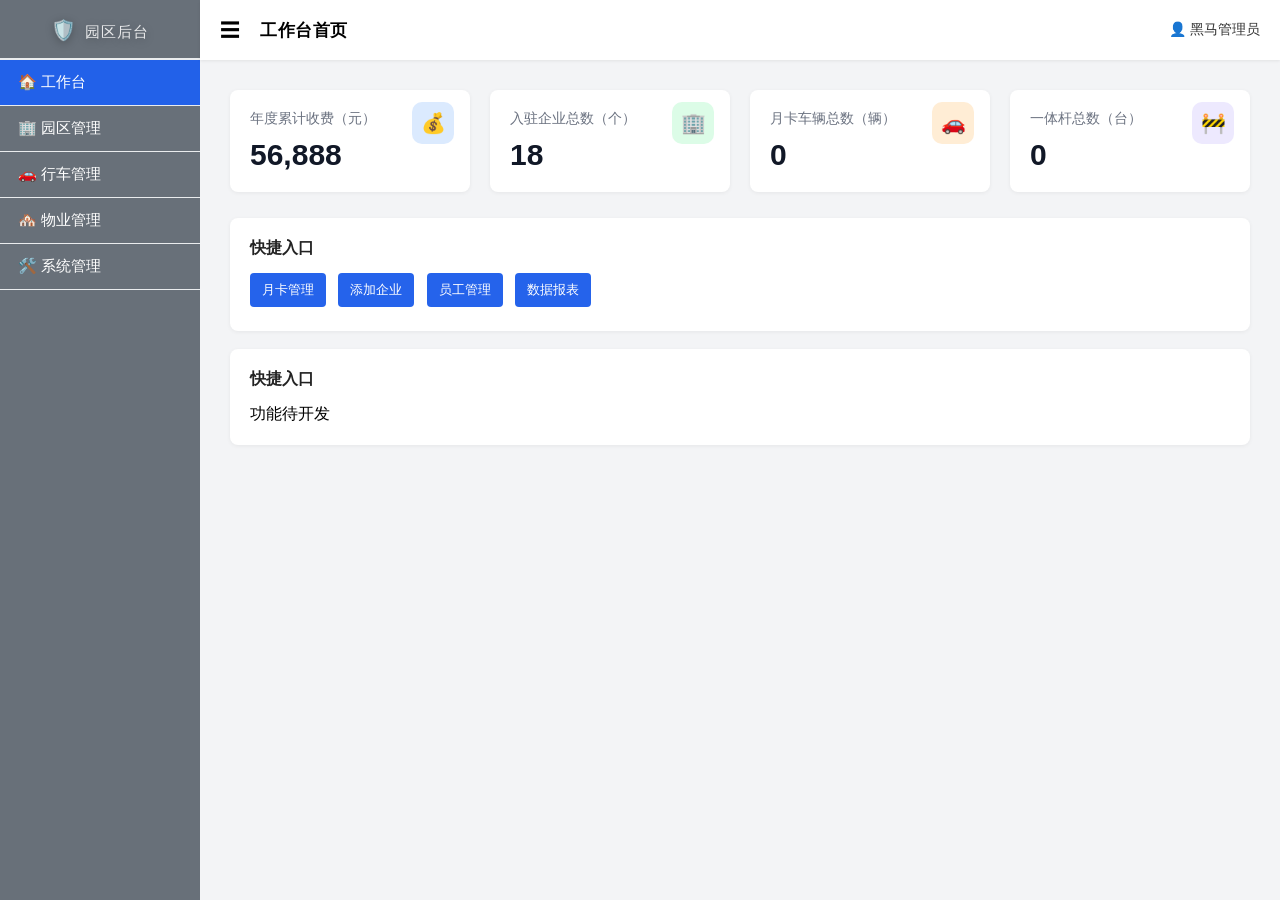
==== Web/index.html/index.html @ 25cb928b "Add files via upload" ====
<!DOCTYPE html>
<html lang="zh-CN">
<head>
    <meta charset="UTF-8">
    <title>工作台首页</title>
    <link rel="stylesheet" href="common.css">
</head>
<body>
    <!--左侧侧边栏 -->
    <div class="sidebar" id="sidebar">
        <div class="logo">🛡️ <span>园区后台</span></div>

        <div class="menu-parent" data-href="index.html">
            🏠 <span>工作台</span>
        </div>

        <div class="menu-parent" data-have-sub="true">
            🏢 <span>园区管理</span>
        </div>

        <div class="menu-parent" data-have-sub="true">
            🚗 <span>行车管理</span>
        </div>
        <div class="sub-menu">
            <div class="menu-child" data-href="#">📍 <span>区域管理</span></div>
            <div class="menu-child" data-href="monthCard.html">💳 <span>月卡管理</span></div>
            <div class="menu-child" data-href="#">💰 <span>停车缴费管理</span></div>
            <div class="menu-child" data-href="#">📋 <span>计费规则管理</span></div>
        </div>

        <div class="menu-parent" data-have-sub="true">
            🏘️ <span>物业管理</span>
        </div>
        <div class="sub-menu">
            <div class="menu-child" data-href="#">⚙️ <span>一体杆管理</span></div>
        </div>

        <div class="menu-parent" data-have-sub="true">
            🛠️ <span>系统管理</span>
        </div>
    </div>

    <div class="right-wrap">
        <div class="header">
            <button id="foldAllBtn">☰</button>
            <span>工作台首页</span>
            <div class="header-right">👤 黑马管理员</div>
        </div>
        <div class="content">
            <!--4项统计卡片区域-->
            <div class="stat-container">
                <div class="stat-card">
                    <div class="icon-box icon-blue">💰</div>
                    <div class="label">年度累计收费（元）</div>
                    <div class="num" id="totalFee">0</div>
                </div>
                <div class="stat-card">
                    <div class="icon-box icon-green">🏢</div>
                    <div class="label">入驻企业总数（个）</div>
                    <div class="num" id="companyCount">0</div>
                </div>
                <div class="stat-card">
                    <div class="icon-box icon-orange">🚗</div>
                    <div class="label">月卡车辆总数（辆）</div>
                    <div class="num" id="carCount">0</div>
                </div>
                <div class="stat-card">
                    <div class="icon-box icon-purple">🚧</div>
                    <div class="label">一体杆总数（台）</div>
                    <div class="num" id="poleCount">0</div>
                </div>
            </div>

            <!--快捷入口模块 -->
            <div class="quick-box">
                <h4>快捷入口</h4>
                <button class="quick-btn" id="goMonthCard">月卡管理</button>
                <button class="quick-btn">添加企业</button>
                <button class="quick-btn">员工管理</button>
                <button class="quick-btn">数据报表</button>
            </div>

            <!--快捷入口模块 -->
            <div class="quick-box">
                <h4>快捷入口</h4>
                <p>功能待开发</p>
            </div>
        </div>
    </div>

<script>
//全局存储key，全部页面统一
const STORAGE_KEY = "monthCardData";
//静态模拟固定数据
const staticInfo = {
    totalFee: 56888,
    companyCount: 18,
    poleCount: 48
};

//千分位格式化金额
function formatMoney(num){
    return Number(num).toString().replace(/\B(?=(\d{3})+(?!\d))/g,",");
}

//读取本地存储数据
function getLocalData(){
    let str = localStorage.getItem(STORAGE_KEY);
    if(str){
        return JSON.parse(str);
    }
}

//封装渲染函数 renderHomeStat
function renderHomeStat(){
    const list = getLocalData();
    document.getElementById("totalFee").innerText = formatMoney(staticInfo.totalFee);
    document.getElementById("companyCount").innerText = staticInfo.companyCount;
    document.getElementById("carCount").innerText = list.length;
    document.getElementById("poleCount").innerText = staticInfo.poleCount;
}

// 菜单交互公共JS
const sidebar = document.getElementById("sidebar");
const menuParents = document.querySelectorAll(".menu-parent");
const menuChilds = document.querySelectorAll(".menu-child");

//折叠按钮
document.getElementById("foldAllBtn").onclick = function(){
    sidebar.classList.toggle("collapse-all");
    const btn = document.getElementById("foldAllBtn");
    if(sidebar.classList.contains("collapse-all")){
        destroyPopper();
        document.querySelectorAll(".sub-menu").forEach(s=>s.classList.remove("open"));
    }
}

//悬浮浮窗全局变量
let popperDom = null;
let popperTimer = null;

//销毁浮窗
function destroyPopper(){
    if(popperDom){
        popperDom.remove();
        popperDom = null;
    }
    if(popperTimer){
        clearTimeout(popperTimer);
        popperTimer = null;
    }
}

//创建折叠模式悬浮浮窗
function createSubPopper(parentDom){
    destroyPopper();
    const sourceSub = parentDom.nextElementSibling;
    if(!sourceSub || !sourceSub.classList.contains("sub-menu")) return;
    const childList = Array.from(sourceSub.querySelectorAll(".menu-child"));
    popperDom = document.createElement("div");
    popperDom.className = "submenu-popper";
    const rect = parentDom.getBoundingClientRect();
    popperDom.style.top = rect.top + "px";
    childList.forEach(item=>{
        const href = item.dataset.href;
        const text = item.innerText;
        const div = document.createElement("div");
        div.className = "popper-item";
        div.innerText = text;
        div.dataset.href = href;
        div.onclick = function(){
            const url = this.dataset.href;
            if(url && url !== "#") location.href = url;
            destroyPopper();
        }
        popperDom.appendChild(div);
    })
    document.body.appendChild(popperDom);
    popperDom.style.display = "block";
    popperDom.onmouseleave = function(){
        popperTimer = setTimeout(()=>destroyPopper(),150);
    }
    popperDom.onmouseenter = function(){
        if(popperTimer) clearTimeout(popperTimer);
    }
}

//父菜单两套交互逻辑（展开模式点击展开子菜单；折叠模式hover出浮窗，点击不撑开侧边栏）
menuParents.forEach((parent)=>{
    parent.addEventListener("mouseenter",function(){
        const isSidebarCollapse = sidebar.classList.contains("collapse-all");
        const hasSub = this.dataset.haveSub === "true";
        if(isSidebarCollapse && hasSub){
            createSubPopper(this);
        }
    })
    parent.addEventListener("mouseleave",function(){
        const isSidebarCollapse = sidebar.classList.contains("collapse-all");
        const hasSub = this.dataset.haveSub === "true";
        if(isSidebarCollapse && hasSub){
            popperTimer = setTimeout(()=>destroyPopper(),150);
        }
    })
    parent.onclick = function(){
        const href = this.dataset.href;
        const nextSub = this.nextElementSibling;
        const isSidebarCollapse = sidebar.classList.contains("collapse-all");
        const hasSub = this.dataset.haveSub === "true";
        if(isSidebarCollapse){
            if(hasSub){
                return; //折叠状态带子菜单父菜单，点击无动作，仅hover浮窗
            }else{
                if(href && href !== "#") location.href = href;
            }
        }else{
            //展开模式原始逻辑
            if(nextSub && nextSub.classList.contains("sub-menu")){
                nextSub.classList.toggle("open");
            }else{
                if(href && href !== "#") location.href = href;
            }
        }
    }
})

//侧边栏内部子菜单点击（展开模式）
menuChilds.forEach(child=>{
    child.onclick = function(){
        const href = this.dataset.href;
        if(href && href !== "#") location.href = href;
        if(!sidebar.classList.contains("collapse-all")){
            child.parentElement.classList.add("open");
        }else{
            child.parentElement.classList.remove("open");
        }
    }
})

//菜单高亮
function setMenuActive(){
    document.querySelectorAll(".sub-menu").forEach(sub=>{
        sub.classList.remove("open");
    })
    let currentPage = location.pathname.split('/').pop();
    document.querySelectorAll(".menu-parent,.menu-child").forEach(el=>{
        el.classList.remove("active");
    });
    menuChilds.forEach(child=>{
        const href = child.dataset.href;
        if(href === currentPage){
            child.classList.add("active");
            if(sidebar && !sidebar.classList.contains("collapse-all")){
                child.parentElement.classList.add("open");
            }else{
                child.parentElement.classList.remove("open");
            }
            let parentMenu = child.parentElement.previousElementSibling;
            if(parentMenu) parentMenu.classList.add("active");
        }
    })
    menuParents.forEach(parent=>{
        const href = parent.dataset.href;
        if(href === currentPage){
            parent.classList.add("active");
        }
    })
    destroyPopper();
}

//快捷入口跳转
document.getElementById("goMonthCard").onclick = function(){
    location.href = "monthCard.html";
}

window.onload = function(){
    setMenuActive();
    renderHomeStat();
}
</script>
</body>
</html>
---- Web/index.html/common.css ----
/* =================全局基础================= */
* {
    margin: 0;
    padding: 0;
    box-sizing: border-box;
    font-family: "Microsoft YaHei", sans-serif;
}

body {
    display: flex;
    height: 100vh;
    background-color: #f3f4f6;
    overflow: hidden;
}

/* =================侧边栏布局================= */
.sidebar {
    width: 200px;
    background-color: #687079;
    color: #ffffff;
    transition: width 0.3s ease;
    overflow: hidden;
    flex-shrink: 0;
}

/* 折叠状态：收缩为64px窄栏 */
.sidebar.collapse-all {
    width: 64px;
}

/* 折叠时完全隐藏logo，杜绝文字截断一半 */
.sidebar.collapse-all .logo {
    display: none;
}

/* 折叠模式：侧边栏内部原生子菜单强制永远隐藏 !important，防止撑开侧边栏冒出来 */
.sidebar.collapse-all .sub-menu {
    display: none !important;
}

/* 折叠状态隐藏菜单文字，仅保留emoji图标 */
.sidebar.collapse-all .menu-parent span,
.sidebar.collapse-all .menu-child span {
    display: none;
}

/* Logo样式 展开状态生效 */
.sidebar .logo {
    height: 60px;
    line-height: 60px;
    text-align: center;
    font-size: 20px;
    font-weight: 700;
    letter-spacing: 2px;
    color: #ffffff;
    text-shadow: 0 2px 10px rgba(0, 0, 0, 0.25);
    border-bottom: 2px solid #eaecee;
}
.sidebar .logo span {
    font-size: 15px;
    font-weight: 400;
    letter-spacing: 1px;
    opacity: 0.85;
}

/*一级父菜单 */
.menu-parent {
    cursor: pointer;
    padding: 13px 18px;
    border-bottom: 1px solid #eaecee;
    font-size: 15px;
}
.sidebar.collapse-all .menu-parent {
    padding: 13px 22px;
    text-align: center;
}
.menu-parent:hover {
    background-color: #abbfe1;
}
.menu-parent.active {
    background-color: #2261e9;
}

/* 展开模式下侧边栏内部子菜单 */
.sub-menu {
    display: none;
    background-color: #687079;
}
.sub-menu.open {
    display: block;
}

/*子菜单项 */
.menu-child {
    padding: 11px 32px;
    cursor: pointer;
    border-bottom: 1px solid #eaecee;
    font-size: 14px;
}
.sidebar.collapse-all .menu-child {
    padding: 11px 22px;
    text-align: center;
}
.menu-child:hover {
    background-color: #abbfe1;
}
.menu-child.active {
    background-color: #2261e9;
}

/* =========折叠窄栏 hover弹出的悬浮浮窗（挂载body，不在sidebar内部，不会撑开侧边栏）========= */
.submenu-popper {
    position: fixed;
    left: 64px;
    z-index: 999;
    background: #687079;
    color: #fff;
    min-width: 160px;
    border-radius: 4px;
    box-shadow: 0 4px 12px rgba(0, 0, 0, 0.25);
    display: none;
}
.submenu-popper .popper-item {
    padding: 10px 16px;
    cursor: pointer;
    border-bottom: 1px solid #384456;
}
.submenu-popper .popper-item:hover {
    background: #384456;
}

/* =================右侧头部+内容区================= */
.right-wrap {
    flex: 1;
    display: flex;
    flex-direction: column;
}
.header {
    height: 60px;
    background-color: #ffffff;
    box-shadow: 0 1px 3px rgba(0, 0, 0, 0.08);
    display: flex;
    align-items: center;
    padding: 0 20px;
}
#foldAllBtn {
    border: none;
    background: none;
    font-size: 20px;
    cursor: pointer;
    margin-right: 20px;
    transition: all 0.2s;
}
#foldAllBtn:hover {
    background: #e5e7eb;
    border-radius: 4px;
}
.header-right {
    margin-left: auto;
    font-size: 14px;
    color: #333;
}
.header > span {
    font-size: 17px;
    font-weight: 800;
    letter-spacing: 0.5px;
}
.content {
    flex: 1;
    padding: 30px;
    overflow: auto;
}

/* =================首页统计卡片================= */
.stat-container {
    display: grid;
    grid-template-columns: repeat(4, 1fr);
    gap: 20px;
    margin-bottom: 26px;
}
.stat-card {
    background: #ffffff;
    padding: 20px;
    border-radius: 8px;
    box-shadow: 0 1px 4px rgba(0, 0, 0, 0.06);
    position: relative;

    transition: transform 0.2s ease, box-shadow 0.2s ease;
}
.stat-card:hover {
    transform: translateY(-4px);
    box-shadow: 0 12px 20px rgba(0, 0, 0, 0.12);
}
.stat-card:active {
    transform: translateY(0px);
    box-shadow: 0 2px 8px rgba(0, 0, 0, 0.06);
}
.stat-card .icon-box {
    position: absolute;
    top: 12px;
    right: 16px;
    width: 42px;
    height: 42px;
    line-height: 12px;
    border-radius: 10px;
    display: flex;
    align-items: center;
    justify-content: center;
    font-size: 20px;

    /* 让图标盒本身不受卡片 transform 影响 */
    transform: translate(0, 0) !important;
}
.icon-blue {
    background-color: #dbeafe;
    color: #2563eb;
}
.icon-green {
    background-color: #dcfce7;
    color: #16a34a;
}
.icon-orange {
    background-color: #ffedd5;
    color: #f97316;
}
.icon-purple {
    background-color: #ede9fe;
    color: #7c3aed;
}
.stat-card .label {
    color: #6b7280;
    font-size: 14px;
}
.stat-card .num {
    font-size: 30px;
    font-weight: bold;
    color: #111827;
    margin-top: 10px;
}

/* 首页快捷入口 */
.quick-box {
    background: #ffffff;
    padding: 20px;
    border-radius: 8px;
    box-shadow: 0 1px 4px rgba(0, 0, 0, 0.06);
    margin-bottom: 18px;
}
.quick-box h4 {
    font-size: 16px;
    margin-bottom: 14px;
    color: #222;
}
.quick-btn {
    padding: 8px 12px;
    background-color: #2563eb;
    color: #fff;
    border: none;
    border-radius: 4px;
    cursor: pointer;
    margin-right: 8px;
    margin-bottom: 4px;
}

/* =================通用按钮 hover上浮效果================= */
.btn, .quick-btn {
    transition: all 0.2s ease;
}
.btn:hover, .quick-btn:hover {
    transform: translateY(-3px);
    box-shadow: 0 6px 20px rgba(0, 0, 0, 0.15);
}
.btn:active, .quick-btn:active {
    transform: translateY(0px);
    box-shadow: 0 1px 3px rgba(0, 0, 0, 0.08);
}

/* =================月卡列表页面样式================= */
.search-area {
    background: #fff;
    padding: 18px;
    border-radius: 8px;
    margin-bottom: 10px;
}
.search-area input, .search-area select {
    padding: 6px 8px;
    margin: 0 5px;
    border: 1px solid #ccc;
    border-radius: 8px;
}
.btn {
    padding: 6px 12px;
    border: none;
    border-radius: 4px;
    cursor: pointer;
    margin: 0 3px;
}
.btn-blue {
    background: #2563eb;
    color: #fff;
}
.btn-red {
    background: #dc2626;
    color: #fff;
}
table {
    width: 100%;
    border-collapse: collapse;
    background: #fff;
    border-radius: 8px;
}
th, td {
    border: 1px solid #e5e7eb;
    padding: 8px;
    text-align: center;
    font-size: 14px;
}
th {
    background: #f9fafb;
}
.page-box {
    margin-top: 12px;
    background: #fff;
    padding: 12px;
    display: flex;
    align-items: center;
    gap: 8px;
    border-radius: 8px;
}
.status-normal {
    color: #16a34a;
}
.status-expire {
    color: #dc2626;
}

/*弹窗遮罩 */
.mask {
    position: fixed;
    left: 0;
    top: 0;
    width: 100%;
    height: 100%;
    background: rgba(0, 0, 0, 0.4);
    display: none;
    z-index: 99;
}
.modal {
    position: absolute;
    width: 540px;
    background: #fff;
    left: 50%;
    top: 50%;
    transform: translate(-50%, -50%);
    padding: 22px;
    border-radius: 8px;
}
.modal h3 {
    margin-bottom: 16px;
}
.modal .form-item {
    margin: 10px 0;
}
.modal input {
    width: 100%;
    padding: 7px;
    border: 1px solid #ccc;
    border-radius: 4px;
}
.modal-footer {
    margin-top: 20px;
    text-align: right;
}

/* 编辑表单页面 */
.form-card {
    background: #fff;
    padding: 20px;
    border-radius: 8px;
    margin-bottom: 16px;
}
.form-card h4 {
    margin-bottom: 14px;
    border-bottom: 1px solid #eee;
    padding-bottom: 8px;
}
.form-item {
    margin: 12px 0;
}
.form-item label {
    display: inline-block;
    width: 120px;
}
.form-item input {
    padding: 7px;
    width: 340px;
    border: 1px solid #ccc;
    border-radius: 4px;
}
.error-tip {
    color: red;
    margin: 8px 0;
}
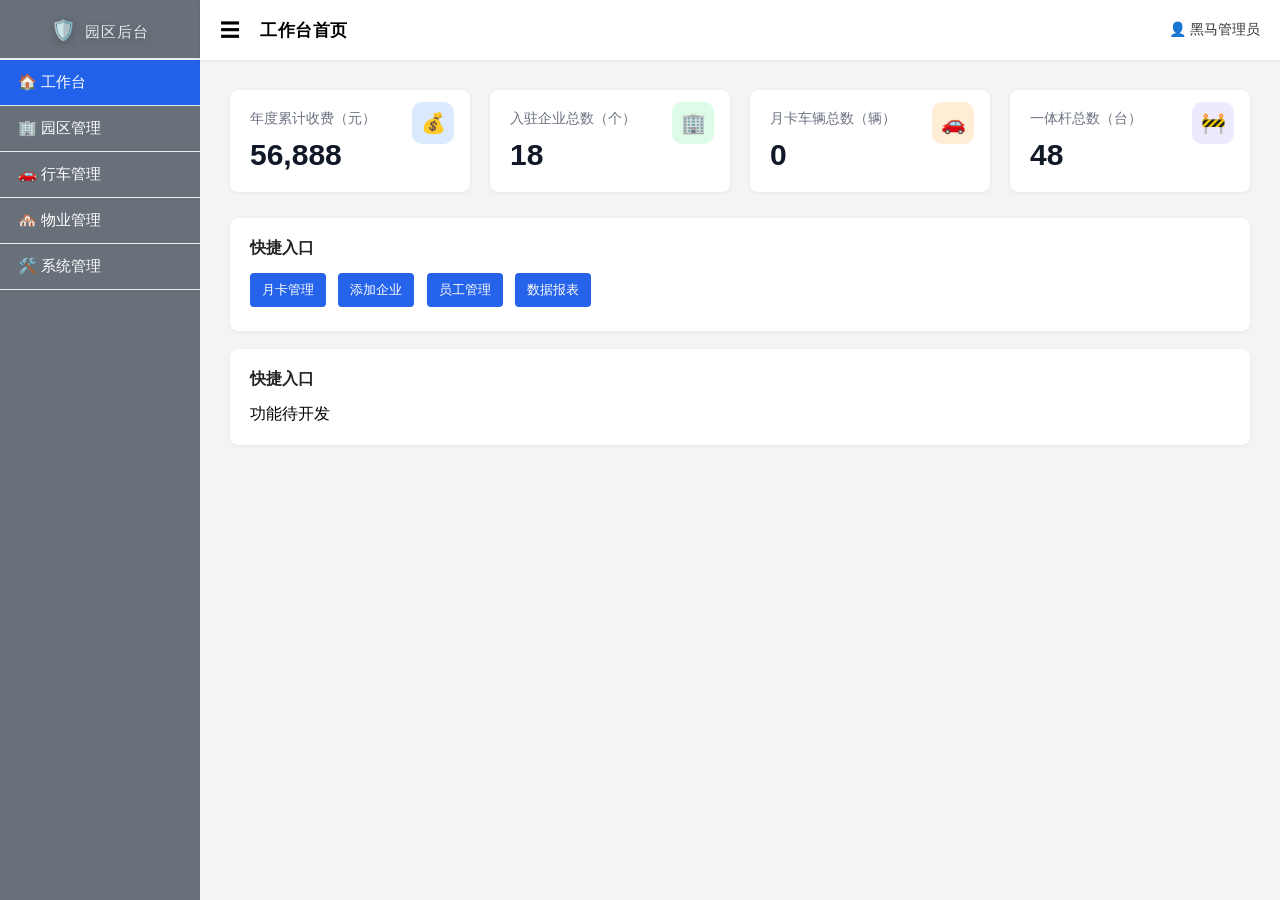
==== commit 82476f73: "Add files via upload" ====
--- a/Web/index.html/index.html
+++ b/Web/index.html/index.html
@@ -4,40 +4,26 @@
     <meta charset="UTF-8">
     <title>工作台首页</title>
     <link rel="stylesheet" href="common.css">
+    <script src="common.js"></script>
 </head>
 <body>
     <!--左侧侧边栏 -->
     <div class="sidebar" id="sidebar">
         <div class="logo">🛡️ <span>园区后台</span></div>
-
-        <div class="menu-parent" data-href="index.html">
-            🏠 <span>工作台</span>
-        </div>
-
-        <div class="menu-parent" data-have-sub="true">
-            🏢 <span>园区管理</span>
-        </div>
-
-        <div class="menu-parent" data-have-sub="true">
-            🚗 <span>行车管理</span>
-        </div>
+        <div class="menu-parent" data-href="index.html">🏠 <span>工作台</span></div>
+        <div class="menu-parent" data-have-sub="true">🏢 <span>园区管理</span></div>
+        <div class="menu-parent" data-have-sub="true">🚗 <span>行车管理</span></div>
         <div class="sub-menu">
             <div class="menu-child" data-href="#">📍 <span>区域管理</span></div>
             <div class="menu-child" data-href="monthCard.html">💳 <span>月卡管理</span></div>
             <div class="menu-child" data-href="#">💰 <span>停车缴费管理</span></div>
             <div class="menu-child" data-href="#">📋 <span>计费规则管理</span></div>
         </div>
-
-        <div class="menu-parent" data-have-sub="true">
-            🏘️ <span>物业管理</span>
-        </div>
+        <div class="menu-parent" data-have-sub="true">🏘️ <span>物业管理</span></div>
         <div class="sub-menu">
             <div class="menu-child" data-href="#">⚙️ <span>一体杆管理</span></div>
         </div>
-
-        <div class="menu-parent" data-have-sub="true">
-            🛠️ <span>系统管理</span>
-        </div>
+        <div class="menu-parent" data-have-sub="true">🛠️ <span>系统管理</span></div>
     </div>
 
     <div class="right-wrap">
@@ -116,155 +102,8 @@
     const list = getLocalData();
     document.getElementById("totalFee").innerText = formatMoney(staticInfo.totalFee);
     document.getElementById("companyCount").innerText = staticInfo.companyCount;
-    document.getElementById("carCount").innerText = list.length;
+    document.getElementById("carCount").innerText = list ? list.length : 0;
     document.getElementById("poleCount").innerText = staticInfo.poleCount;
-}
-
-// 菜单交互公共JS
-const sidebar = document.getElementById("sidebar");
-const menuParents = document.querySelectorAll(".menu-parent");
-const menuChilds = document.querySelectorAll(".menu-child");
-
-//折叠按钮
-document.getElementById("foldAllBtn").onclick = function(){
-    sidebar.classList.toggle("collapse-all");
-    const btn = document.getElementById("foldAllBtn");
-    if(sidebar.classList.contains("collapse-all")){
-        destroyPopper();
-        document.querySelectorAll(".sub-menu").forEach(s=>s.classList.remove("open"));
-    }
-}
-
-//悬浮浮窗全局变量
-let popperDom = null;
-let popperTimer = null;
-
-//销毁浮窗
-function destroyPopper(){
-    if(popperDom){
-        popperDom.remove();
-        popperDom = null;
-    }
-    if(popperTimer){
-        clearTimeout(popperTimer);
-        popperTimer = null;
-    }
-}
-
-//创建折叠模式悬浮浮窗
-function createSubPopper(parentDom){
-    destroyPopper();
-    const sourceSub = parentDom.nextElementSibling;
-    if(!sourceSub || !sourceSub.classList.contains("sub-menu")) return;
-    const childList = Array.from(sourceSub.querySelectorAll(".menu-child"));
-    popperDom = document.createElement("div");
-    popperDom.className = "submenu-popper";
-    const rect = parentDom.getBoundingClientRect();
-    popperDom.style.top = rect.top + "px";
-    childList.forEach(item=>{
-        const href = item.dataset.href;
-        const text = item.innerText;
-        const div = document.createElement("div");
-        div.className = "popper-item";
-        div.innerText = text;
-        div.dataset.href = href;
-        div.onclick = function(){
-            const url = this.dataset.href;
-            if(url && url !== "#") location.href = url;
-            destroyPopper();
-        }
-        popperDom.appendChild(div);
-    })
-    document.body.appendChild(popperDom);
-    popperDom.style.display = "block";
-    popperDom.onmouseleave = function(){
-        popperTimer = setTimeout(()=>destroyPopper(),150);
-    }
-    popperDom.onmouseenter = function(){
-        if(popperTimer) clearTimeout(popperTimer);
-    }
-}
-
-//父菜单两套交互逻辑（展开模式点击展开子菜单；折叠模式hover出浮窗，点击不撑开侧边栏）
-menuParents.forEach((parent)=>{
-    parent.addEventListener("mouseenter",function(){
-        const isSidebarCollapse = sidebar.classList.contains("collapse-all");
-        const hasSub = this.dataset.haveSub === "true";
-        if(isSidebarCollapse && hasSub){
-            createSubPopper(this);
-        }
-    })
-    parent.addEventListener("mouseleave",function(){
-        const isSidebarCollapse = sidebar.classList.contains("collapse-all");
-        const hasSub = this.dataset.haveSub === "true";
-        if(isSidebarCollapse && hasSub){
-            popperTimer = setTimeout(()=>destroyPopper(),150);
-        }
-    })
-    parent.onclick = function(){
-        const href = this.dataset.href;
-        const nextSub = this.nextElementSibling;
-        const isSidebarCollapse = sidebar.classList.contains("collapse-all");
-        const hasSub = this.dataset.haveSub === "true";
-        if(isSidebarCollapse){
-            if(hasSub){
-                return; //折叠状态带子菜单父菜单，点击无动作，仅hover浮窗
-            }else{
-                if(href && href !== "#") location.href = href;
-            }
-        }else{
-            //展开模式原始逻辑
-            if(nextSub && nextSub.classList.contains("sub-menu")){
-                nextSub.classList.toggle("open");
-            }else{
-                if(href && href !== "#") location.href = href;
-            }
-        }
-    }
-})
-
-//侧边栏内部子菜单点击（展开模式）
-menuChilds.forEach(child=>{
-    child.onclick = function(){
-        const href = this.dataset.href;
-        if(href && href !== "#") location.href = href;
-        if(!sidebar.classList.contains("collapse-all")){
-            child.parentElement.classList.add("open");
-        }else{
-            child.parentElement.classList.remove("open");
-        }
-    }
-})
-
-//菜单高亮
-function setMenuActive(){
-    document.querySelectorAll(".sub-menu").forEach(sub=>{
-        sub.classList.remove("open");
-    })
-    let currentPage = location.pathname.split('/').pop();
-    document.querySelectorAll(".menu-parent,.menu-child").forEach(el=>{
-        el.classList.remove("active");
-    });
-    menuChilds.forEach(child=>{
-        const href = child.dataset.href;
-        if(href === currentPage){
-            child.classList.add("active");
-            if(sidebar && !sidebar.classList.contains("collapse-all")){
-                child.parentElement.classList.add("open");
-            }else{
-                child.parentElement.classList.remove("open");
-            }
-            let parentMenu = child.parentElement.previousElementSibling;
-            if(parentMenu) parentMenu.classList.add("active");
-        }
-    })
-    menuParents.forEach(parent=>{
-        const href = parent.dataset.href;
-        if(href === currentPage){
-            parent.classList.add("active");
-        }
-    })
-    destroyPopper();
 }
 
 //快捷入口跳转
@@ -273,7 +112,7 @@
 }
 
 window.onload = function(){
-    setMenuActive();
+    initCommonMenu();
     renderHomeStat();
 }
 </script>
